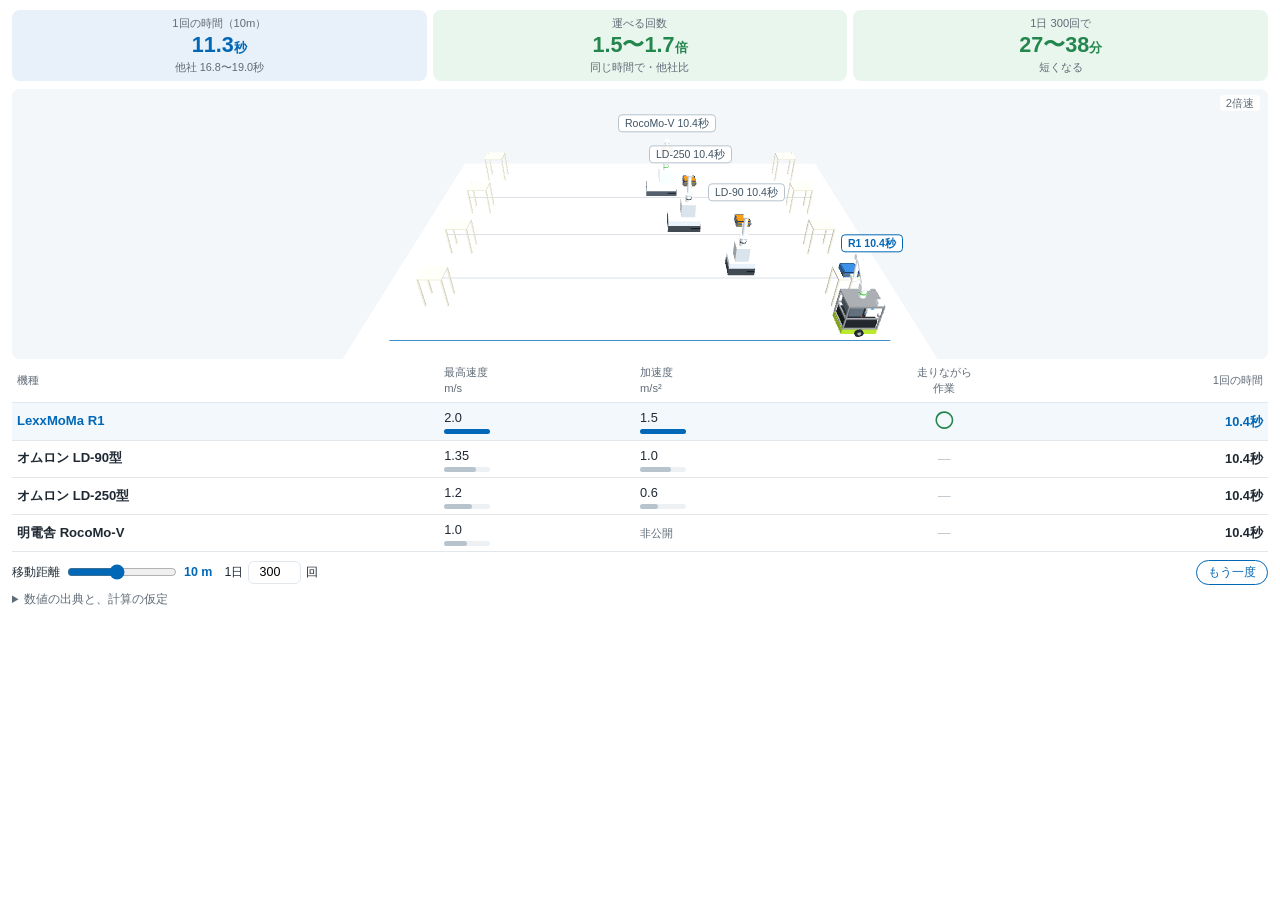
==== content/pages/cycle.html @ 59ad8af7 "特徴②を他社との違いが一目でわかる形に、文章を短く - 上部に大きな数字3つ（1回の時間・運べる回数の倍率・1日の短縮分） - 3D に「R1 が先に完了」を表示 - 表を速度・加速度・走りながら作業" ====
<!doctype html>
<html lang="ja">
<head>
<meta charset="utf-8">
<meta name="viewport" content="width=device-width, initial-scale=1">
<title>ピッキング → 移動 → プレイスの時間</title>
<style>
  :root { --main: #0068B7; --main-pale: #e8f1f9; --accent: #3EB370; --accent-d: #23864d; --text: #1f2933; --sub: #5f6b76; --line: #e2e7ec; --other: #b7c3cd; }
  * { box-sizing: border-box; }
  body { margin: 0; padding: 10px 12px; background: #fff; color: var(--text); font-family: "Hiragino Sans", "Noto Sans JP", "Yu Gothic UI", "Meiryo", sans-serif; font-size: 13px; line-height: 1.5; }
  #stage3d { position: relative; height: 270px; border-radius: 8px; overflow: hidden; background: #f4f7fa; }
  #stage3d::before { content: '3D を読み込み中…'; position: absolute; inset: 0; display: flex; align-items: center; justify-content: center; color: var(--sub); font-size: .8rem; }
  #stage3d canvas { display: block; position: relative; }
  #stage3d .speed { position: absolute; right: 8px; top: 6px; font-size: .7rem; color: var(--sub); background: rgba(255,255,255,.85); padding: 0 6px; border-radius: 4px; z-index: 1; }
  .tag3d { position: absolute; left: 0; top: 0; padding: 1px 6px; border-radius: 4px; background: rgba(255,255,255,.92); border: 1px solid #b7c3cd; color: #3f5566; font-size: 10.5px; line-height: 1.4; white-space: nowrap; font-variant-numeric: tabular-nums; pointer-events: none; }
  .tag3d.ours { border-color: var(--main); color: var(--main); font-weight: 700; }
  .tag3d.both { background: #fff4dc; border-color: #f0b429; color: #8a5a00; }
  .tag3d.done { background: var(--accent-d); border-color: var(--accent-d); color: #fff; }
  .kpis { display: grid; grid-template-columns: repeat(3, minmax(0, 1fr)); gap: 6px; margin-bottom: 8px; }
  .kpi { padding: 6px 8px; border-radius: 8px; background: var(--main-pale); text-align: center; line-height: 1.25; }
  .kpi .l { display: block; font-size: .7rem; color: var(--sub); }
  .kpi .v { display: block; margin: 2px 0; font-size: 1.35rem; font-weight: 800; color: var(--main); font-variant-numeric: tabular-nums; white-space: nowrap; }
  .kpi .v small { font-size: .6em; font-weight: 700; }
  .kpi .c { display: block; font-size: .68rem; color: var(--sub); }
  .kpi.win { background: #e9f6ee; }
  .kpi.win .v { color: var(--accent-d); }
  #first { position: absolute; left: 8px; top: 6px; z-index: 1; padding: 2px 10px; border-radius: 999px; background: var(--accent-d); color: #fff; font-size: .78rem; font-weight: 700; opacity: 0; transition: opacity .2s; }
  #first.on { opacity: 1; }
  td.yes { color: var(--accent-d); font-weight: 800; font-size: 1.1rem; text-align: center; }
  td.no { color: #b7c3cd; text-align: center; }
  table { width: 100%; border-collapse: collapse; font-size: .8rem; }
  th, td { padding: 5px 5px; border-bottom: 1px solid var(--line); text-align: left; vertical-align: middle; }
  thead th { font-size: .7rem; color: var(--sub); font-weight: 400; white-space: nowrap; }
  td.name { line-height: 1.25; }
  td.name b { display: block; font-size: .82rem; }
  td.name small { display: block; color: var(--sub); font-size: .68rem; }
  tr.ours td.name b { color: var(--main); }
  tr.ours { background: #f3f8fd; }
  .num { font-variant-numeric: tabular-nums; white-space: nowrap; }
  .mini { display: block; height: 5px; border-radius: 3px; background: #eef1f4; margin-top: 2px; width: 3.6em; }
  .mini i { display: block; height: 100%; border-radius: 3px; background: var(--other); }
  tr.ours .mini i { background: var(--main); }
  .na { color: var(--sub); font-size: .7rem; }
  td.time { text-align: right; font-weight: 700; }
  td.time small { display: block; font-weight: 400; font-size: .68rem; color: #b4541a; }
  tr.ours td.time { color: var(--main); }
  tr.done td.time { color: var(--accent-d); }
  .ctrl { display: flex; flex-wrap: wrap; align-items: center; gap: 4px 12px; margin-top: 8px; font-size: .78rem; }
  .ctrl label { display: flex; align-items: center; gap: 5px; }
  .ctrl input[type=range] { width: 110px; accent-color: var(--main); }
  .ctrl input[type=number] { font: inherit; width: 4.2em; padding: .1em .35em; border: 1px solid var(--line); border-radius: 6px; text-align: right; }
  .ctrl b { color: var(--main); }
  button { font: inherit; font-size: .78rem; padding: .15em .9em; border: 1px solid var(--main); border-radius: 999px; background: #fff; color: var(--main); cursor: pointer; margin-left: auto; }
  details { margin-top: 6px; font-size: .72rem; color: var(--sub); }
  summary { cursor: pointer; }
  details ul { margin: 4px 0 0; padding-left: 1.1em; }
  td.name .s { display: none; }
  @media (max-width: 420px) { .kpi { padding: 5px 4px; } .kpi .v { font-size: 1.05rem; } .kpi .l, .kpi .c { font-size: .62rem; } #stage3d { height: 220px; } .tag3d { font-size: 9.5px; } th, td { padding: 4px 3px; } td.name .l { display: none; } td.name .s { display: block; } }
</style>
</head>
<body>
<div class="kpis" id="kpis"></div>
<div id="stage3d"><span class="speed" id="speedV"></span><span id="first">R1 が先に完了</span></div>
<table>
  <thead><tr><th>機種</th><th>最高速度<br>m/s</th><th>加速度<br>m/s²</th><th style="text-align:center">走りながら<br>作業</th><th style="text-align:right">1回の時間</th></tr></thead>
  <tbody id="rows"></tbody>
</table>
<div class="ctrl">
  <label>移動距離 <input id="dist" type="range" min="2" max="20" step="1" value="10"> <b id="distV"></b></label>
  <label>1日 <input id="count" type="number" min="1" step="10" value="300"> 回</label>
  <button id="play" type="button">もう一度</button>
</div>
<details>
  <summary>数値の出典と、計算の仮定</summary>
  <ul id="note"></ul>
</details>
<script src="vendor/three.min.js?r128"></script>
<script src="cycle3d.js?v=9"></script>
<script>
  // ===== ここを書き換えます =====
  var ARM = {
    pick: 4.0,      // つかむ動作の時間（秒）
    place: 4.0,     // 置く動作の時間（秒）
    overlap: 1.5    // そのうち、移動と重ねられる時間（つかんだ後の引き戻し・置く前の近づけ。秒）
  };
  // v：最高速度 m/s、a：加速度 m/s²（null は公開値なし。計算には aCalc を使う）、body：3D の形
  var MODELS = [
    { name: 'LexxMoMa R1', short: 'R1', ours: true, body: 'lexx', v: 2.0, a: 1.5, sync: true, payload: '手首部 20kg' },
    { name: 'オムロン LD-90型', short: 'LD-90', body: 'ld90', v: 1.35, a: 1.0, sync: false, payload: 'ワーク 2kg程度' },
    { name: 'オムロン LD-250型', short: 'LD-250', body: 'ld250', v: 1.20, a: 0.6, sync: false, payload: 'ワーク 10kg程度' },
    { name: '明電舎 RocoMo-V', short: 'RocoMo-V', body: 'rocomo', v: 1.00, a: null, aCalc: 1.0, sync: false, payload: '手首部 20kg', vNote: '横行 0.50' }
  ];
  var NOTES = [
    '各社の公開仕様をもとに LexxPluss で整理（2026年10月時点）。R1 の加速度は最新の社内仕様値です。「―」は公開仕様で確認できないもの、「非公開」は公開値がないものです。',
    '他社の加速度は台車単体の上限設定の初期値で、アームを載せた状態での保証値ではありません。RocoMo-V は加速度の公開値がないため、計算では 1.0m/s² と仮定しています。',
    'つかむ・置くの時間はどの機種も同じとし、各 ' + ARM.pick + '秒のうち ' + ARM.overlap + '秒は移動と重ねられると仮定しています。他社機は走行とアームの同時動作が公開仕様で確認できないため、同時動作なしで計算しています。',
    'LexxMoMa の形は実機に寄せたもの、他機種は公開されている寸法・構成をもとに簡略化したもので、実際の外観とは異なります。',
    '速さ・加速度はカタログ上の上限値です。可搬重量は各社で定義が異なります。実際の運用速度は、現場の安全条件によって変わります。'
  ];
  var PLAY_SPEED = 2;   // 再生の速さ（実時間の何倍で見せるか）
  // ==============================

  var S3 = window.MomaScene ? MomaScene(document.getElementById('stage3d'), MODELS, ARM) : null;
  if (!S3) document.getElementById('stage3d').hidden = true;
  document.getElementById('speedV').textContent = PLAY_SPEED + '倍速';
  document.getElementById('note').innerHTML = NOTES.map(function (n) { return '<li>' + n + '</li>'; }).join('');

  // 距離 d を、最高速度 v・加速度 a（減速も同じ）で走る時間と、そのときの最高到達速度
  function travel(d, v, a) {
    if (d >= v * v / a) return { t: d / v + v / a, vp: v, ta: v / a };
    var vp = Math.sqrt(d * a);
    return { t: 2 * vp / a, vp: vp, ta: vp / a };
  }
  function plan(m, d) {
    var tr = travel(d, m.v, m.a != null ? m.a : m.aCalc);
    var o = m.sync ? Math.min(ARM.overlap, tr.t / 2) : 0;
    var moveStart = ARM.pick - o, moveEnd = moveStart + tr.t, placeStart = moveEnd - o;
    return { tr: tr, o: o, moveStart: moveStart, moveEnd: moveEnd, placeStart: placeStart, total: placeStart + ARM.place };
  }

  // 表：機種・最高速度・加速度（小さな棒つき）・1回の時間（再生に合わせて進む）
  var vMax = Math.max.apply(null, MODELS.map(function (m) { return m.v; }));
  var aMax = Math.max.apply(null, MODELS.map(function (m) { return m.a || 0; }));
  function cell(v, max, note) {
    if (v == null) return '<td><span class="na">非公開</span></td>';
    return '<td class="num">' + v.toFixed(2).replace(/0$/, '') + (note ? ' <span class="na">' + note + '</span>' : '') +
      '<span class="mini"><i style="width:' + (v / max * 100).toFixed(0) + '%"></i></span></td>';
  }
  var tbody = document.getElementById('rows');
  var view = MODELS.map(function (m) {
    var tr = document.createElement('tr');
    if (m.ours) tr.className = 'ours';
    tr.innerHTML = '<td class="name"><b class="l"></b><b class="s"></b></td>' + cell(m.v, vMax) + cell(m.a, aMax) +
      (m.sync ? '<td class="yes">◯</td>' : '<td class="no">―</td>') + '<td class="time num"></td>';
    tr.querySelector('b.l').textContent = m.name;
    tr.querySelector('b.s').textContent = m.short;
    tbody.appendChild(tr);
    return { m: m, tr: tr, time: tr.querySelector('.time') };
  });

  var plans, maxT;
  function build() {
    var d = Number(document.getElementById('dist').value);
    var count = Math.max(1, Number(document.getElementById('count').value) || 0);
    document.getElementById('distV').textContent = d + ' m';
    plans = MODELS.map(function (m) { return plan(m, d); });
    maxT = Math.max.apply(null, plans.map(function (p) { return p.total; }));
    // いちばん伝えたいこと：1回あたり・1日あたりにどれだけ差が出るか
    var ours = plans[0].total, gaps = plans.slice(1).map(function (p) { return p.total - ours; });
    var lo = Math.min.apply(null, gaps), hi = Math.max.apply(null, gaps);
    var mins = function (s) { return Math.round(s * count / 60); };
    var others = plans.slice(1).map(function (p) { return p.total; });
    var oLo = Math.min.apply(null, others), oHi = Math.max.apply(null, others);
    var range = function (a, b, f) { return a.toFixed(f) === b.toFixed(f) ? a.toFixed(f) : a.toFixed(f) + '〜' + b.toFixed(f); };
    document.getElementById('kpis').innerHTML =
      '<div class="kpi"><span class="l">1回の時間（' + d + 'm）</span><span class="v">' + ours.toFixed(1) + '<small>秒</small></span>' +
        '<span class="c">他社 ' + range(oLo, oHi, 1) + '秒</span></div>' +
      '<div class="kpi win"><span class="l">運べる回数</span><span class="v">' + range(oLo / ours, oHi / ours, 1) + '<small>倍</small></span>' +
        '<span class="c">同じ時間で・他社比</span></div>' +
      '<div class="kpi win"><span class="l">1日 ' + count + '回で</span><span class="v">' + range(mins(lo), mins(hi), 0) + '<small>分</small></span>' +
        '<span class="c">短くなる</span></div>';
    view.forEach(function (r, i) {
      r.final = plans[i].total;
      r.gap = i === 0 ? '' : '<small>+' + (plans[i].total - ours).toFixed(1) + '秒</small>';
    });
    if (S3) S3.build(d, plans);
    show(raf ? 0 : Infinity);
    if (raf) play();
  }

  function show(t) {
    view.forEach(function (r) {
      var done = t >= r.final;
      r.time.innerHTML = Math.min(t, r.final).toFixed(1) + '秒' + (done ? r.gap : '');
      r.tr.classList.toggle('done', done);
    });
    document.getElementById('first').classList.toggle('on', t >= view[0].final && t < maxT + 2 * PLAY_SPEED);
    if (S3) S3.update(Math.min(t, maxT));
  }

  var raf = null;
  var still = window.matchMedia && window.matchMedia('(prefers-reduced-motion: reduce)').matches;
  function play() {
    if (raf) cancelAnimationFrame(raf);
    var start = null;
    (function frame(now) {
      if (start == null) start = now;
      var t = Math.max(0, now - start) / 1000 * PLAY_SPEED;
      if (t > maxT + 2.5 * PLAY_SPEED) { start = now; t = 0; }   // 終わったら少し止めて、最初から繰り返す
      show(t);
      if (onScreen()) raf = requestAnimationFrame(frame);
      else { raf = null; waitVisible(); }
    })(performance.now());
  }
  // 画面に見えていないときは止めておく（アンケートの画面を重くしないため）。
  // 埋め込みの中では IntersectionObserver が正しく働かないことがあるので、親の画面での枠の位置で判断する
  function onScreen() {
    try {
      var fe = window.frameElement;
      if (!fe) return document.visibilityState !== 'hidden';
      if (!fe.offsetParent || parent.document.visibilityState === 'hidden') return false;
      var r = fe.getBoundingClientRect();
      return r.bottom > 0 && r.top < parent.innerHeight;
    } catch (e) { return true; }
  }
  var waiting = null;
  function waitVisible() {
    if (waiting) return;
    waiting = setInterval(function () {
      if (!onScreen()) return;
      clearInterval(waiting); waiting = null;
      if (!still) play();
    }, 400);
  }

  document.getElementById('dist').addEventListener('input', build);
  document.getElementById('count').addEventListener('input', build);
  document.getElementById('play').addEventListener('click', play);
  build();
  if (!still) play();
</script>
</body>
</html>
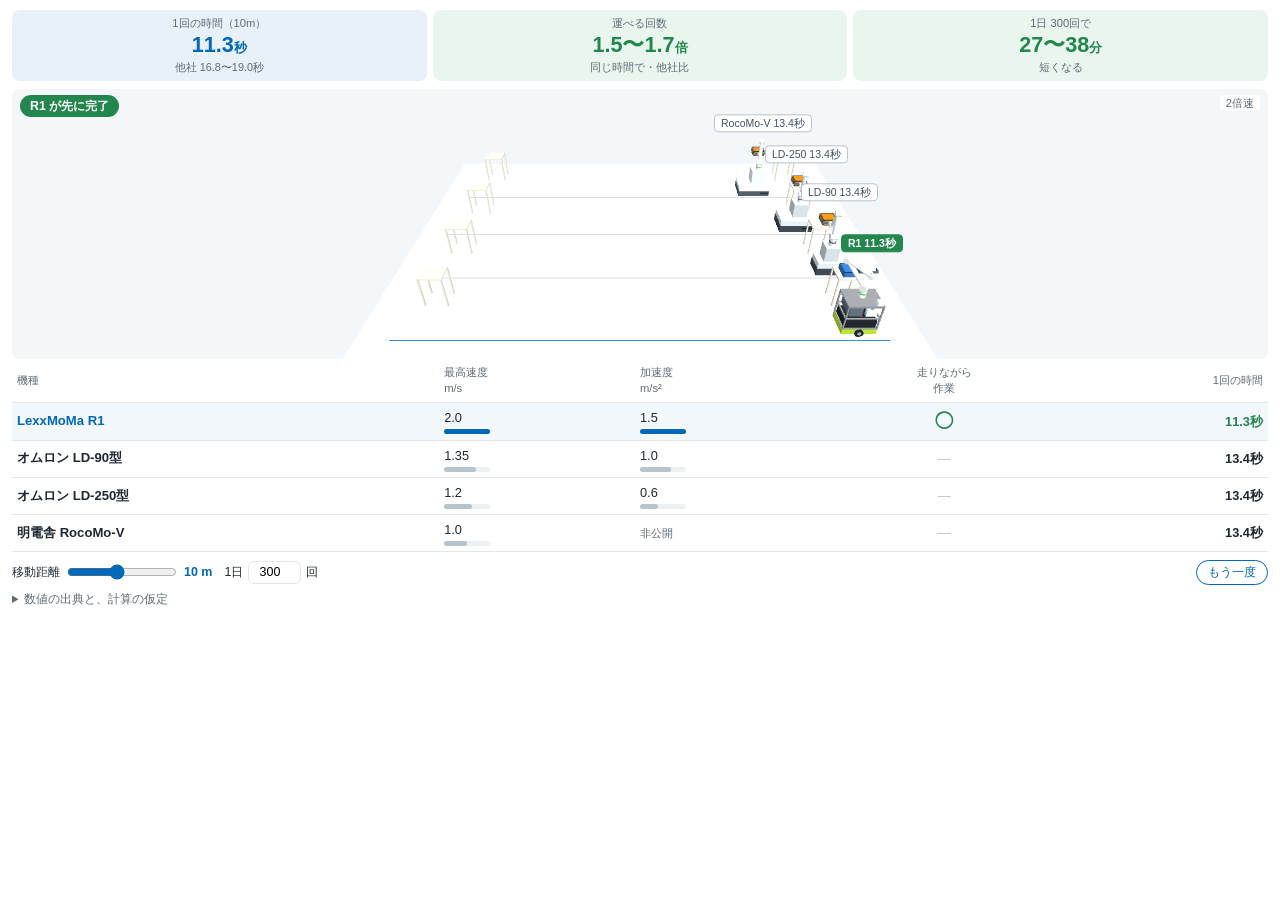
==== commit 5d20d842: "セクション2の右側を、使いどころの3Dシミュレーション3つに - 部品の補充（ライン脇の棚・空箱回収）、設備への投入・取り出し、夜間の部品のそろえ - 自動車工場でよく見る景色（車体が流れるライン、あ" ====
--- a/content/pages/cycle.html
+++ b/content/pages/cycle.html
@@ -75,7 +75,8 @@
   <ul id="note"></ul>
 </details>
 <script src="vendor/three.min.js?r128"></script>
-<script src="cycle3d.js?v=9"></script>
+<script src="moma-model.js?v=1"></script>
+<script src="cycle3d.js?v=10"></script>
 <script>
   // ===== ここを書き換えます =====
   var ARM = {
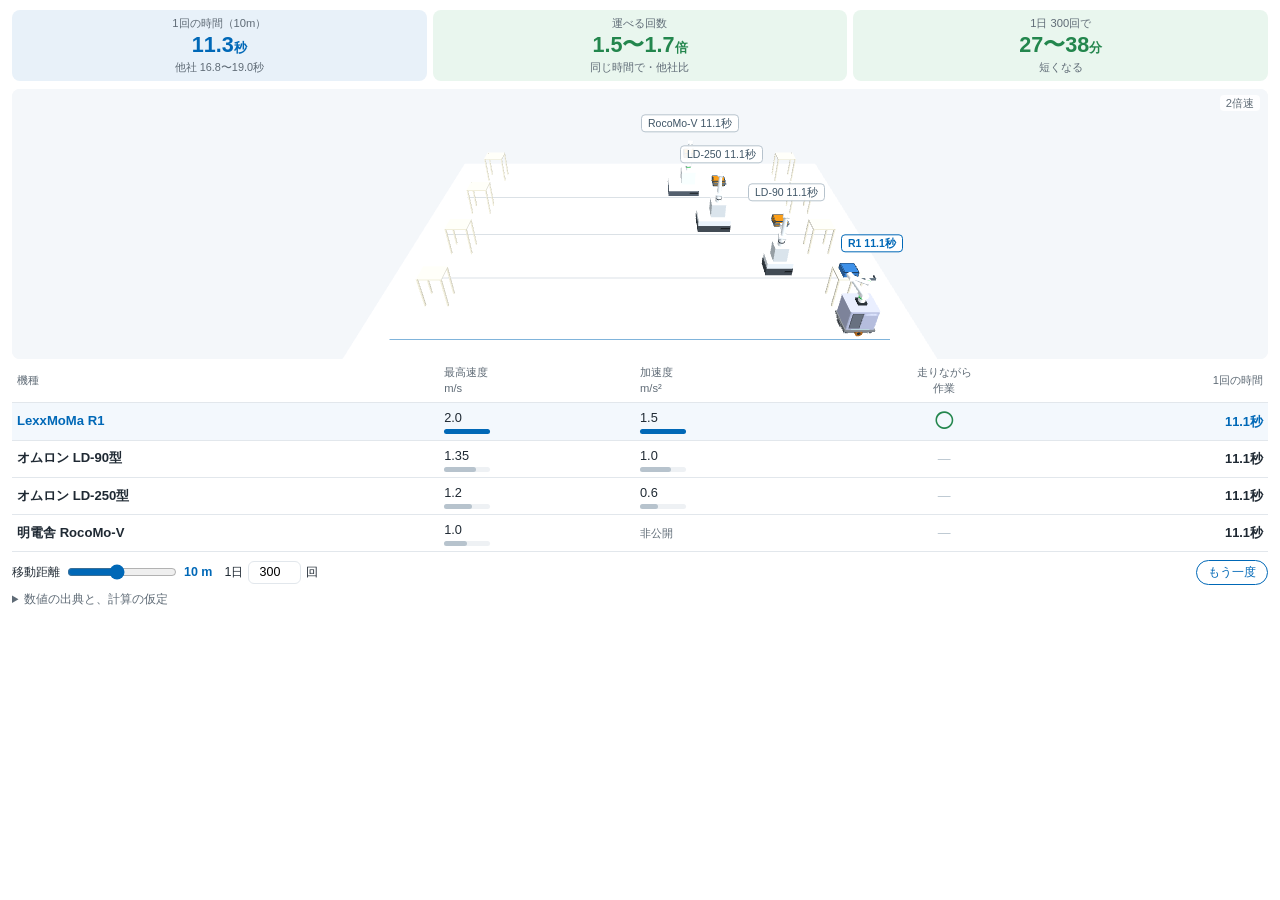
==== commit 5880976f: "セクション2を工場の俯瞰と5つの使いどころに作り直す - 工場全体を俯瞰し、ものの流れ（部品製造→検査→物流→組立ライン）に沿って5つの使いどころを配置。使いどころごとに LexxMoMa を1台ずつ" ====
--- a/content/pages/cycle.html
+++ b/content/pages/cycle.html
@@ -75,8 +75,8 @@
   <ul id="note"></ul>
 </details>
 <script src="vendor/three.min.js?r128"></script>
-<script src="moma-model.js?v=1"></script>
-<script src="cycle3d.js?v=10"></script>
+<script src="moma-model.js?v=2"></script>
+<script src="cycle3d.js?v=11"></script>
 <script>
   // ===== ここを書き換えます =====
   var ARM = {
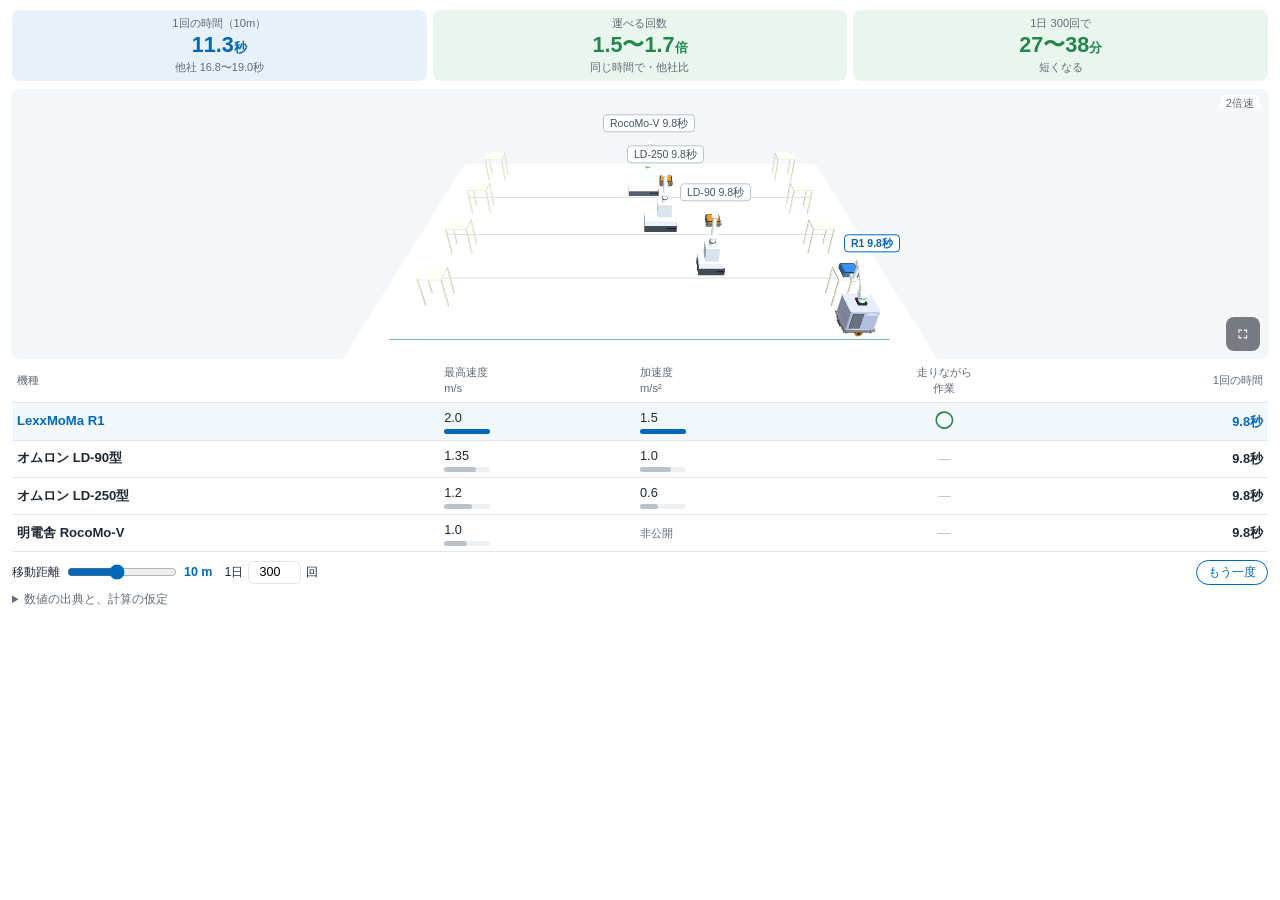
==== commit 3599bedc: "上部の説明を縮める、3Dの操作・全画面、走る道筋を L字・T字に - 上部の説明は1ページ目だけ全部見せ、2ページ目からは1行（「説明を見る」で開く） - 3D：ドラッグで回す・傾ける、右ドラッグでず" ====
--- a/content/pages/cycle.html
+++ b/content/pages/cycle.html
@@ -56,11 +56,16 @@
   details ul { margin: 4px 0 0; padding-left: 1.1em; }
   td.name .s { display: none; }
   @media (max-width: 420px) { .kpi { padding: 5px 4px; } .kpi .v { font-size: 1.05rem; } .kpi .l, .kpi .c { font-size: .62rem; } #stage3d { height: 220px; } .tag3d { font-size: 9.5px; } th, td { padding: 4px 3px; } td.name .l { display: none; } td.name .s { display: block; } }
+  /* 全画面（右下のボタン） */
+  .fs { position: absolute; z-index: 4; right: 8px; bottom: 8px; width: 34px; height: 34px; border: 0; border-radius: 8px; background: rgba(16, 24, 32, .55); color: #fff; cursor: pointer; display: flex; align-items: center; justify-content: center; }
+  .fs:hover { background: rgba(16, 24, 32, .8); }
+  .fs svg { width: 20px; height: 20px; }
+  :fullscreen #stage, :fullscreen#stage, :fullscreen #stage3d, :fullscreen#stage3d { height: 100% !important; }
 </style>
 </head>
 <body>
 <div class="kpis" id="kpis"></div>
-<div id="stage3d"><span class="speed" id="speedV"></span><span id="first">R1 が先に完了</span></div>
+<div id="stage3d"><button type="button" class="fs" id="fs" title="全画面で見る" aria-label="全画面で見る"><svg viewBox="0 0 24 24" fill="none" stroke="currentColor" stroke-width="2.2" stroke-linecap="round"><path d="M4 9V4h5M20 9V4h-5M4 15v5h5M20 15v5h-5"/></svg></button><span class="speed" id="speedV"></span><span id="first">R1 が先に完了</span></div>
 <table>
   <thead><tr><th>機種</th><th>最高速度<br>m/s</th><th>加速度<br>m/s²</th><th style="text-align:center">走りながら<br>作業</th><th style="text-align:right">1回の時間</th></tr></thead>
   <tbody id="rows"></tbody>
@@ -219,6 +224,21 @@
   document.getElementById('play').addEventListener('click', play);
   build();
   if (!still) play();
+
+  // 全画面：3D の枠だけを画面いっぱいに（もう一度押すと戻る）
+  (function () {
+    var b = document.getElementById('fs'), box = b.parentNode;
+    var on = function () { return document.fullscreenElement || document.webkitFullscreenElement; };
+    if (!(box.requestFullscreen || box.webkitRequestFullscreen)) { b.hidden = true; return; }
+    b.addEventListener('click', function () {
+      if (on()) (document.exitFullscreen || document.webkitExitFullscreen).call(document);
+      else (box.requestFullscreen || box.webkitRequestFullscreen).call(box);
+    });
+    var sync = function () { var f = !!on(), t = f ? '全画面を終わる' : '全画面で見る'; b.title = t; b.setAttribute('aria-label', t);
+      b.innerHTML = f ? '<svg viewBox="0 0 24 24" fill="none" stroke="currentColor" stroke-width="2.2" stroke-linecap="round"><path d="M9 4v5H4M15 4v5h5M9 20v-5H4M15 20v-5h5"/></svg>'
+                      : '<svg viewBox="0 0 24 24" fill="none" stroke="currentColor" stroke-width="2.2" stroke-linecap="round"><path d="M4 9V4h5M20 9V4h-5M4 15v5h5M20 15v5h-5"/></svg>'; };
+    document.addEventListener('fullscreenchange', sync); document.addEventListener('webkitfullscreenchange', sync);
+  })();
 </script>
 </body>
 </html>
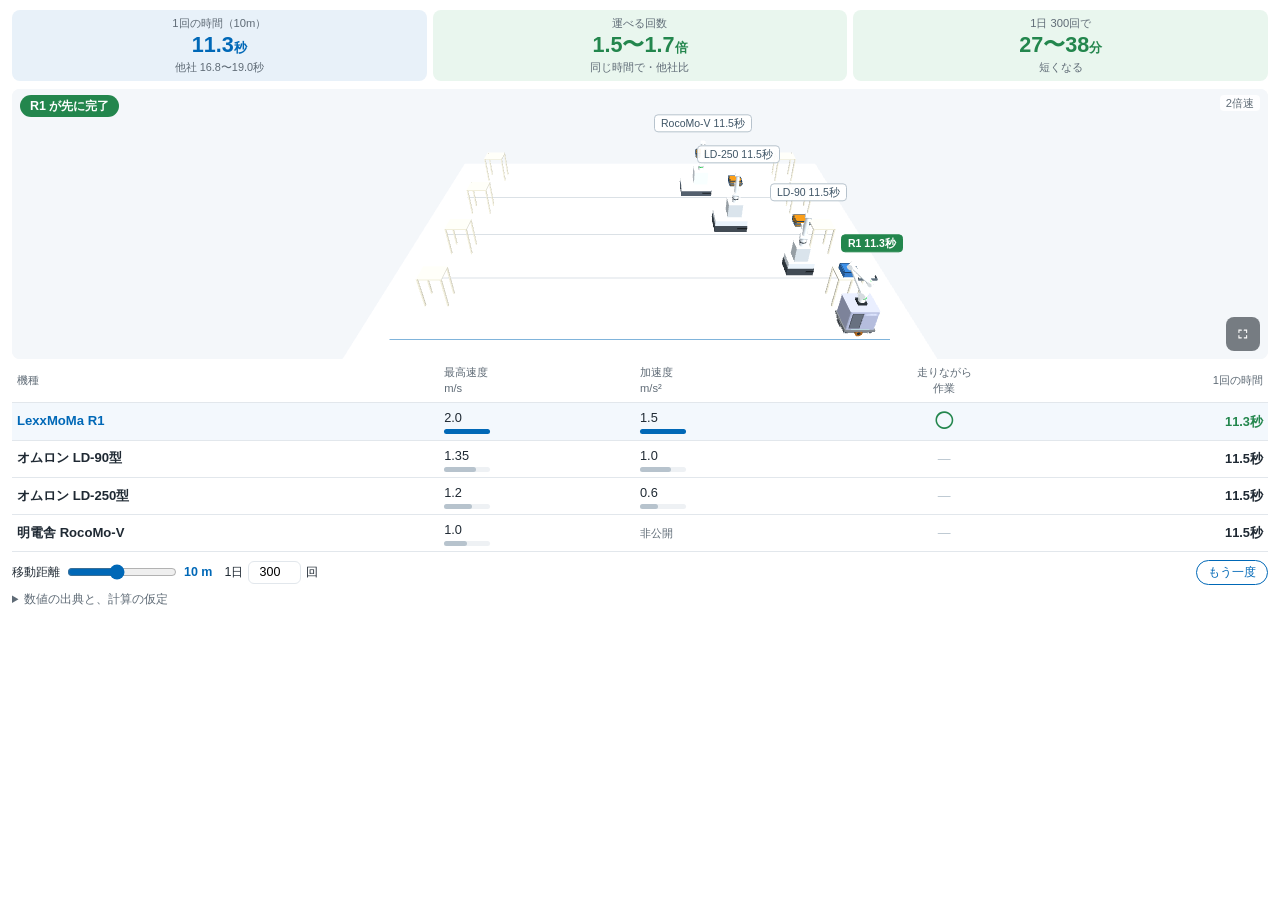
==== commit 69ed9746: "セクション1の特徴②の3D：拡大ボタンもタブの中いっぱいに広げる セクション2と同じく、ブラウザの全画面ではなくアンケートのタブいっぱいに広げる。 上の数字と下の比較表はそのまま並べ、3D を大きくす" ====
--- a/content/pages/cycle.html
+++ b/content/pages/cycle.html
@@ -56,16 +56,18 @@
   details ul { margin: 4px 0 0; padding-left: 1.1em; }
   td.name .s { display: none; }
   @media (max-width: 420px) { .kpi { padding: 5px 4px; } .kpi .v { font-size: 1.05rem; } .kpi .l, .kpi .c { font-size: .62rem; } #stage3d { height: 220px; } .tag3d { font-size: 9.5px; } th, td { padding: 4px 3px; } td.name .l { display: none; } td.name .s { display: block; } }
-  /* 全画面（右下のボタン） */
+  /* 大きく見る（右下のボタン）：全画面ではなく、アンケートのタブの中いっぱいに広げる */
   .fs { position: absolute; z-index: 4; right: 8px; bottom: 8px; width: 34px; height: 34px; border: 0; border-radius: 8px; background: rgba(16, 24, 32, .55); color: #fff; cursor: pointer; display: flex; align-items: center; justify-content: center; }
   .fs:hover { background: rgba(16, 24, 32, .8); }
   .fs svg { width: 20px; height: 20px; }
-  :fullscreen #stage, :fullscreen#stage, :fullscreen #stage3d, :fullscreen#stage3d { height: 100% !important; }
+  body.is-big { height: 100vh; display: flex; flex-direction: column; overflow: auto; }   /* 3D を大きく、数字と比較表はそのまま上下に */
+  body.is-big > * { flex: none; }
+  body.is-big #stage3d { flex: 1 0 55vh; height: auto; }
 </style>
 </head>
 <body>
 <div class="kpis" id="kpis"></div>
-<div id="stage3d"><button type="button" class="fs" id="fs" title="全画面で見る" aria-label="全画面で見る"><svg viewBox="0 0 24 24" fill="none" stroke="currentColor" stroke-width="2.2" stroke-linecap="round"><path d="M4 9V4h5M20 9V4h-5M4 15v5h5M20 15v5h-5"/></svg></button><span class="speed" id="speedV"></span><span id="first">R1 が先に完了</span></div>
+<div id="stage3d"><button type="button" class="fs" id="fs" title="大きく見る" aria-label="大きく見る"><svg viewBox="0 0 24 24" fill="none" stroke="currentColor" stroke-width="2.2" stroke-linecap="round"><path d="M4 9V4h5M20 9V4h-5M4 15v5h5M20 15v5h-5"/></svg></button><span class="speed" id="speedV"></span><span id="first">R1 が先に完了</span></div>
 <table>
   <thead><tr><th>機種</th><th>最高速度<br>m/s</th><th>加速度<br>m/s²</th><th style="text-align:center">走りながら<br>作業</th><th style="text-align:right">1回の時間</th></tr></thead>
   <tbody id="rows"></tbody>
@@ -225,19 +227,37 @@
   build();
   if (!still) play();
 
-  // 全画面：3D の枠だけを画面いっぱいに（もう一度押すと戻る）
+  // 大きく見る：埋め込みの枠を、アンケートのタブの中いっぱいに広げる（ブラウザの全画面にはしない）。もう一度押すか Esc で戻る
   (function () {
-    var b = document.getElementById('fs'), box = b.parentNode;
-    var on = function () { return document.fullscreenElement || document.webkitFullscreenElement; };
-    if (!(box.requestFullscreen || box.webkitRequestFullscreen)) { b.hidden = true; return; }
-    b.addEventListener('click', function () {
-      if (on()) (document.exitFullscreen || document.webkitExitFullscreen).call(document);
-      else (box.requestFullscreen || box.webkitRequestFullscreen).call(box);
-    });
-    var sync = function () { var f = !!on(), t = f ? '全画面を終わる' : '全画面で見る'; b.title = t; b.setAttribute('aria-label', t);
-      b.innerHTML = f ? '<svg viewBox="0 0 24 24" fill="none" stroke="currentColor" stroke-width="2.2" stroke-linecap="round"><path d="M9 4v5H4M15 4v5h5M9 20v-5H4M15 20v-5h5"/></svg>'
-                      : '<svg viewBox="0 0 24 24" fill="none" stroke="currentColor" stroke-width="2.2" stroke-linecap="round"><path d="M4 9V4h5M20 9V4h-5M4 15v5h5M20 15v5h-5"/></svg>'; };
-    document.addEventListener('fullscreenchange', sync); document.addEventListener('webkitfullscreenchange', sync);
+    var b = document.getElementById('fs'), big = false, saved = [];
+    var frame = null, top = window;
+    try { frame = window.frameElement; if (frame) top = window.parent; } catch (e) { frame = null; }
+    var ICON_OPEN = '<svg viewBox="0 0 24 24" fill="none" stroke="currentColor" stroke-width="2.2" stroke-linecap="round"><path d="M4 9V4h5M20 9V4h-5M4 15v5h5M20 15v5h-5"/></svg>',
+        ICON_CLOSE = '<svg viewBox="0 0 24 24" fill="none" stroke="currentColor" stroke-width="2.2" stroke-linecap="round"><path d="M9 4v5H4M15 4v5h5M9 20v-5H4M15 20v-5h5"/></svg>';
+    function keep(el, css) { saved.push([el, el.style.cssText]); for (var k in css) el.style.setProperty(k, css[k], 'important'); }
+    function fit() { if (big && frame) frame.style.setProperty('height', top.innerHeight + 'px', 'important'); }
+    function set(on) {
+      if (on === big) return;
+      big = on;
+      if (on) {
+        if (frame) {
+          keep(frame, { position: 'fixed', left: '0', top: '0', width: '100%', height: top.innerHeight + 'px', margin: '0', 'max-width': 'none', 'z-index': '2147483000', background: '#fff' });
+          // 親の画面で、枠より手前に出てしまう重なり（貼り付いた上部など）を越えられるよう、枠の外側の箱も一番手前へ
+          for (var el = frame.parentElement; el && el !== top.document.body; el = el.parentElement)
+            if (top.getComputedStyle(el).position !== 'static') keep(el, { 'z-index': '2147483000' });
+          keep(top.document.documentElement, { overflow: 'hidden' });
+        }
+      } else {
+        while (saved.length) { var x = saved.pop(); x[0].style.cssText = x[1]; }
+      }
+      document.body.classList.toggle('is-big', on);
+      var t = on ? '元の大きさに戻す' : '大きく見る';
+      b.title = t; b.setAttribute('aria-label', t); b.innerHTML = on ? ICON_CLOSE : ICON_OPEN;
+    }
+    b.addEventListener('click', function () { set(!big); });
+    var esc = function (e) { if (e.key === 'Escape') set(false); };
+    document.addEventListener('keydown', esc);
+    if (frame) { top.document.addEventListener('keydown', esc); top.addEventListener('resize', fit); }
   })();
 </script>
 </body>
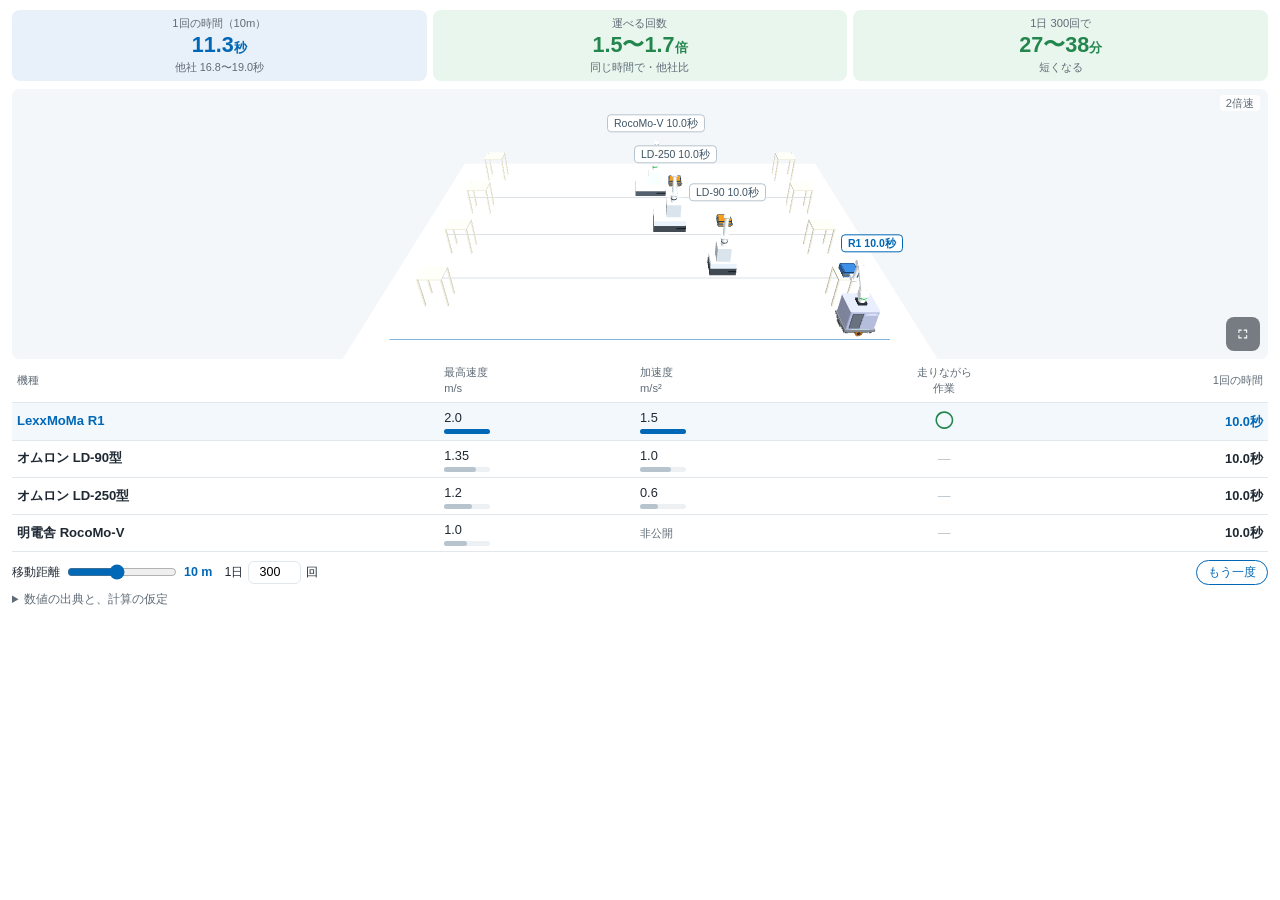
==== commit 60bf15ef: "3D：大きく見たときに止まる不具合を直し、使いどころの見学を約45秒に短縮 - 大きく見る（枠を fixed にする）と offsetParent が null になり「見えていない」と判定して止まっ" ====
--- a/content/pages/cycle.html
+++ b/content/pages/cycle.html
@@ -206,7 +206,7 @@
     try {
       var fe = window.frameElement;
       if (!fe) return document.visibilityState !== 'hidden';
-      if (!fe.offsetParent || parent.document.visibilityState === 'hidden') return false;
+      if (!fe.getClientRects().length || parent.document.visibilityState === 'hidden') return false;
       var r = fe.getBoundingClientRect();
       return r.bottom > 0 && r.top < parent.innerHeight;
     } catch (e) { return true; }
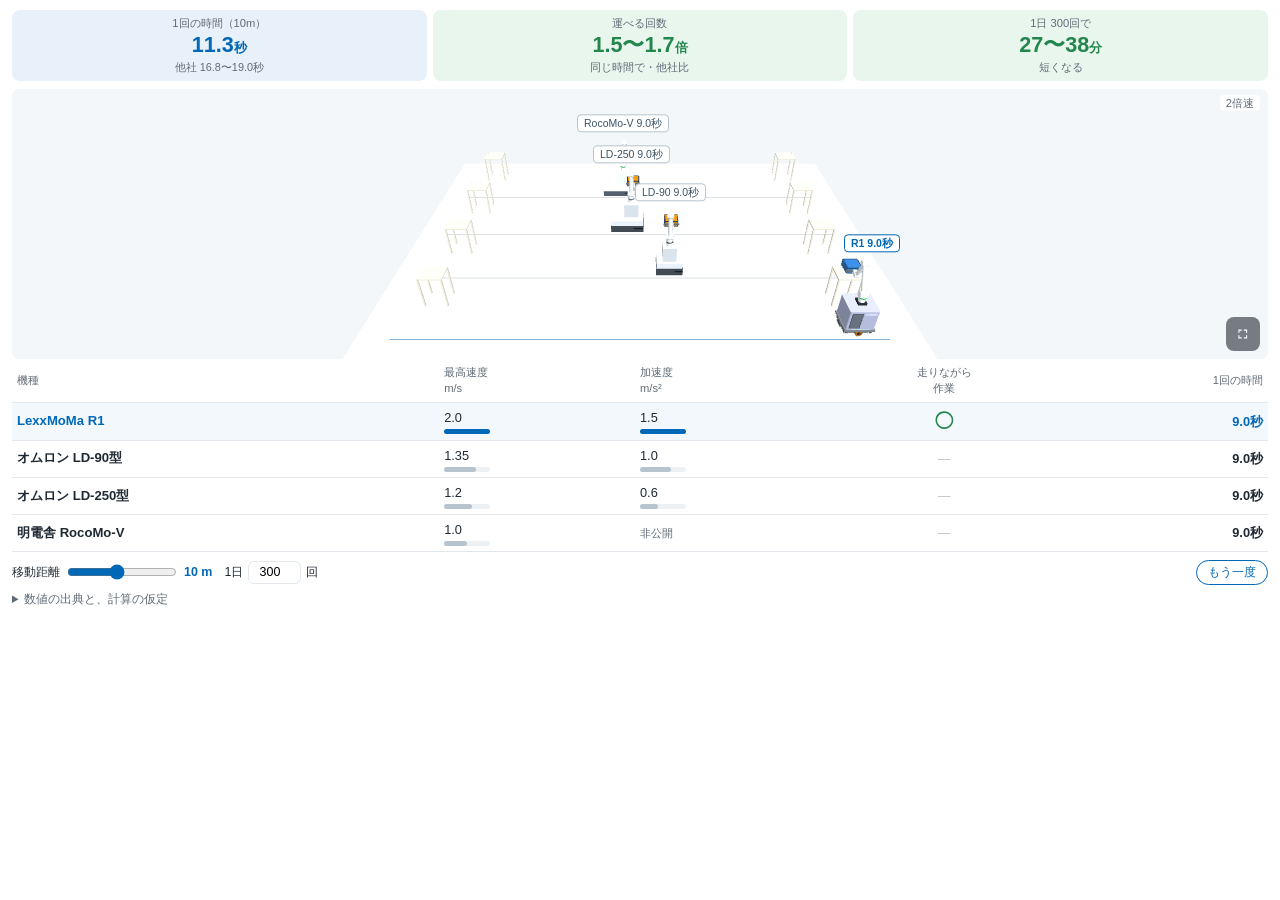
==== commit 403bcdde: "3D を表示できない環境でも見られるよう、録画と図に切り替える 他の従業員のブラウザで 3D が動かなかった（会社のパソコンなどで WebGL が止められていると、 3D の部分が「読み込み中」のまま" ====
--- a/content/pages/cycle.html
+++ b/content/pages/cycle.html
@@ -9,6 +9,8 @@
   * { box-sizing: border-box; }
   body { margin: 0; padding: 10px 12px; background: #fff; color: var(--text); font-family: "Hiragino Sans", "Noto Sans JP", "Yu Gothic UI", "Meiryo", sans-serif; font-size: 13px; line-height: 1.5; }
   #stage3d { position: relative; height: 270px; border-radius: 8px; overflow: hidden; background: #f4f7fa; }
+  #stage3d .recv { position: absolute; inset: 0; width: 100%; height: 100%; object-fit: contain; background: #f4f7fa; }   /* 3D を使えないときの録画 */
+  #stage3d .recnote { position: absolute; z-index: 2; left: 8px; bottom: 8px; padding: 1px 8px; border-radius: 999px; background: rgba(255,255,255,.88); color: var(--sub); font-size: .68rem; }
   #stage3d::before { content: '3D を読み込み中…'; position: absolute; inset: 0; display: flex; align-items: center; justify-content: center; color: var(--sub); font-size: .8rem; }
   #stage3d canvas { display: block; position: relative; }
   #stage3d .speed { position: absolute; right: 8px; top: 6px; font-size: .7rem; color: var(--sub); background: rgba(255,255,255,.85); padding: 0 6px; border-radius: 4px; z-index: 1; }
@@ -108,8 +110,10 @@
   var PLAY_SPEED = 2;   // 再生の速さ（実時間の何倍で見せるか）
   // ==============================
 
+  if (/[?&]record=1/.test(location.search)) {   // 録画を作るときは、3D を作る前に大きさを決めておく（16:9 に近い横長）
+    var st0 = document.getElementById('stage3d'); st0.style.width = '1200px'; st0.style.height = '648px';
+  }
   var S3 = window.MomaScene ? MomaScene(document.getElementById('stage3d'), MODELS, ARM) : null;
-  if (!S3) document.getElementById('stage3d').hidden = true;
   document.getElementById('speedV').textContent = PLAY_SPEED + '倍速';
   document.getElementById('note').innerHTML = NOTES.map(function (n) { return '<li>' + n + '</li>'; }).join('');
 
@@ -195,6 +199,7 @@
       if (start == null) start = now;
       var t = Math.max(0, now - start) / 1000 * PLAY_SPEED;
       if (t > maxT + 2.5 * PLAY_SPEED) { start = now; t = 0; }   // 終わったら少し止めて、最初から繰り返す
+      if (VIDEO && sameAsVideo()) t = VIDEO.currentTime * PLAY_SPEED;   // 録画を流しているときは、録画の再生位置に合わせる
       show(t);
       if (onScreen()) raf = requestAnimationFrame(frame);
       else { raf = null; waitVisible(); }
@@ -221,11 +226,25 @@
     }, 400);
   }
 
+  /* ---------- 3D を使えない環境：同じ比較の録画（content/media/cycle-race.mp4。移動距離は初期値のとき）を流す ----------
+     会社のパソコンなどで 3D（WebGL）が止められていると、3D の部分が空のままになるため。?record=1 は録画を作るとき */
+  var RECORD = /[?&]record=1/.test(location.search), VIDEO = null, DIST0 = document.getElementById('dist').value;
+  function sameAsVideo() { return document.getElementById('dist').value === DIST0; }
+  function useVideo() {
+    if (VIDEO || RECORD) return;
+    var st = document.getElementById('stage3d'), v = document.createElement('video');
+    v.muted = true; v.loop = true; v.autoplay = true; v.preload = 'auto'; v.setAttribute('muted', ''); v.setAttribute('playsinline', '');
+    v.poster = '../media/cycle-race.jpg?v=1'; v.src = '../media/cycle-race.mp4?v=1'; v.className = 'recv';
+    st.insertBefore(v, st.firstChild); st.classList.add('is-video');
+    var note = document.createElement('span'); note.className = 'recnote'; note.textContent = '3D を表示できない環境のため録画を再生しています'; st.appendChild(note);
+    VIDEO = v; var p = v.play(); if (p && p.catch) p.catch(function () { });
+  }
   document.getElementById('dist').addEventListener('input', build);
   document.getElementById('count').addEventListener('input', build);
   document.getElementById('play').addEventListener('click', play);
+  if (!S3) useVideo();
   build();
-  if (!still) play();
+  if (!still && !RECORD) play();
 
   // 大きく見る：埋め込みの枠を、アンケートのタブの中いっぱいに広げる（ブラウザの全画面にはしない）。もう一度押すか Esc で戻る
   (function () {
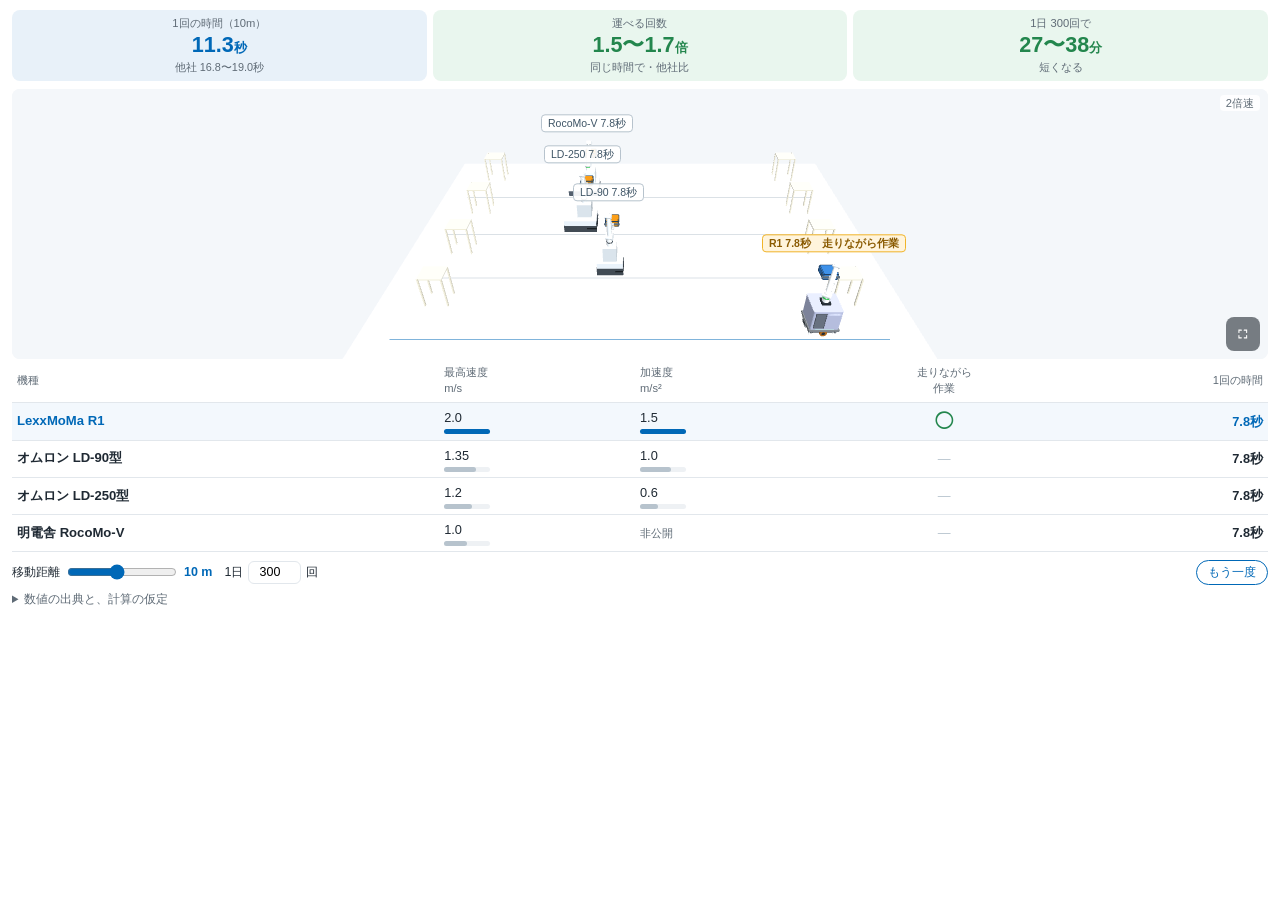
==== commit 2c545035: "3D が動かない不具合を直す：「動きを減らす」設定でも自動で動かす 他の従業員の Chrome で、3D は出るのに動かなかった（ドラッグすると回る、別タブでも同じ、特徴②も同じ）。 3つの 3D は" ====
--- a/content/pages/cycle.html
+++ b/content/pages/cycle.html
@@ -191,7 +191,7 @@
   }
 
   var raf = null;
-  var still = window.matchMedia && window.matchMedia('(prefers-reduced-motion: reduce)').matches;
+  var still = false;   // Windows の「アニメーション効果」がオフ（＝動きを減らす設定）の会社のパソコンでも動かす。動き自体が見せたい内容のため
   function play() {
     if (raf) cancelAnimationFrame(raf);
     var start = null;
